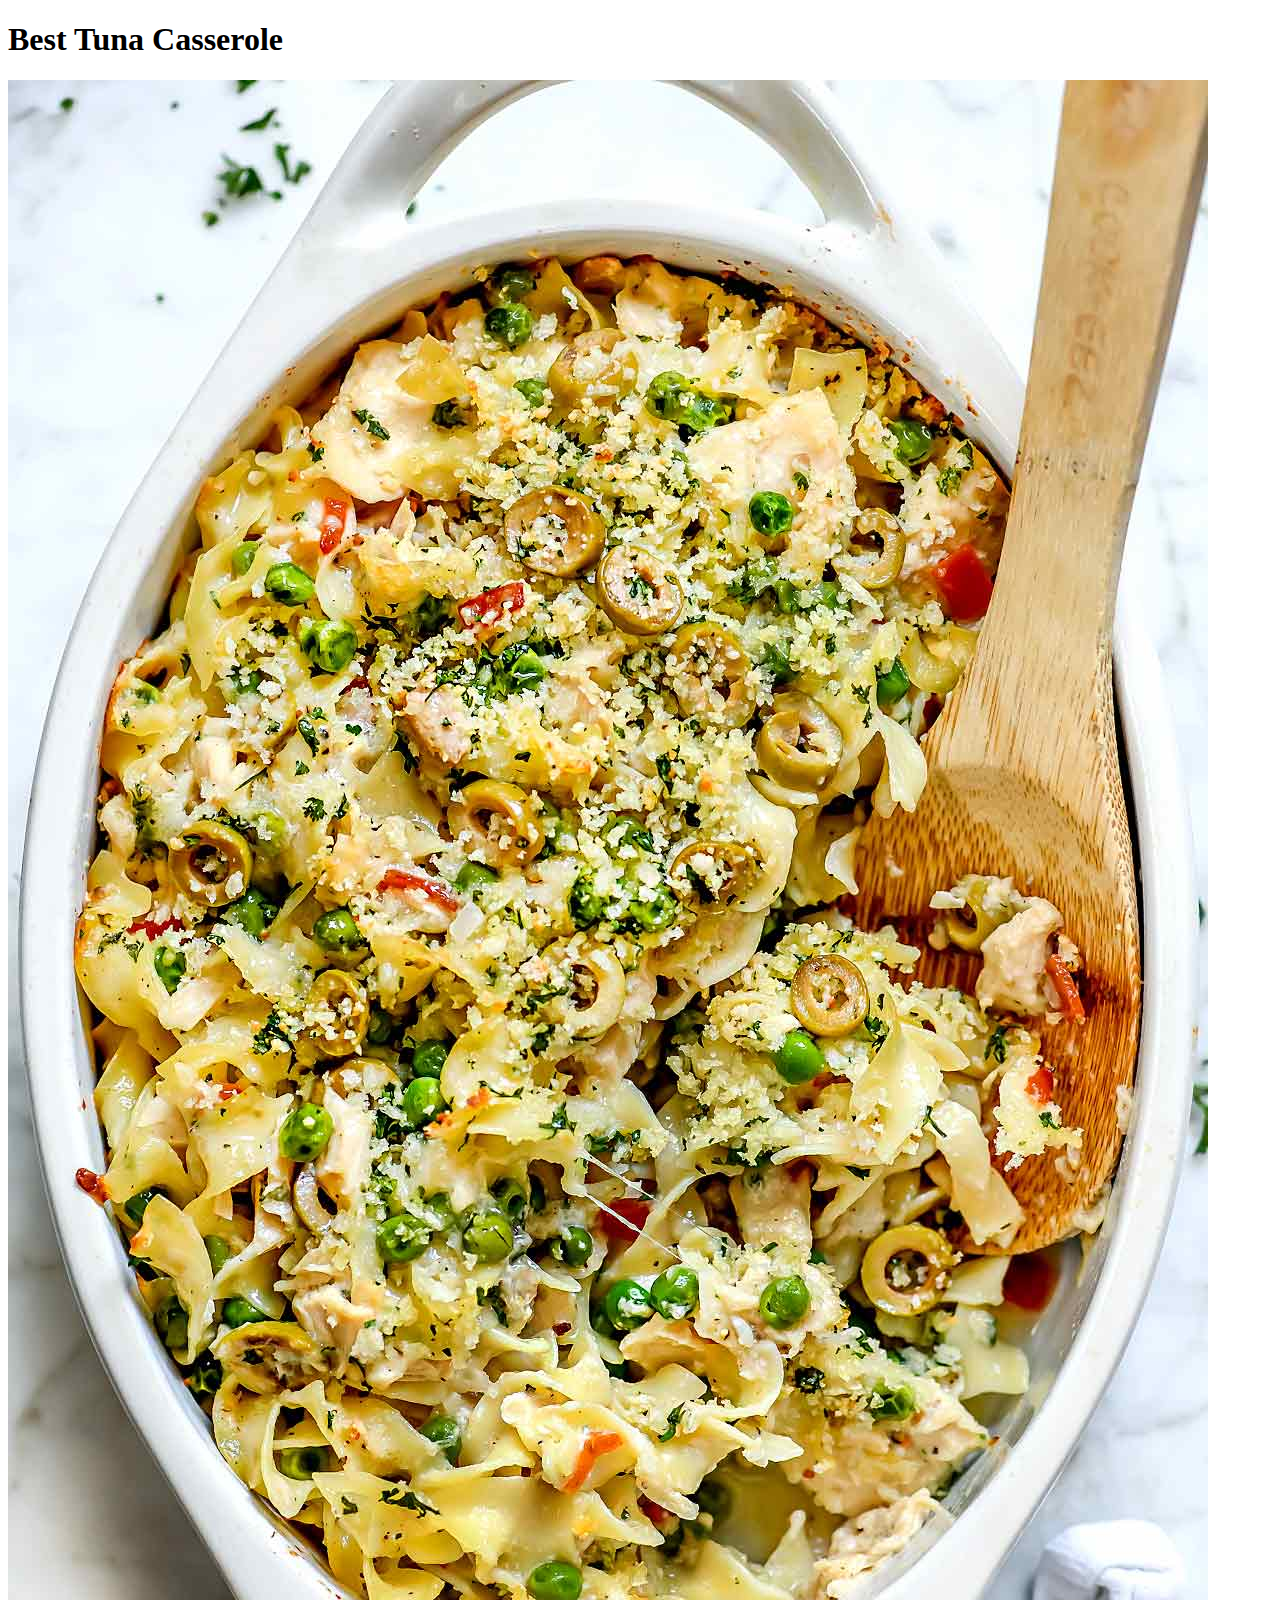
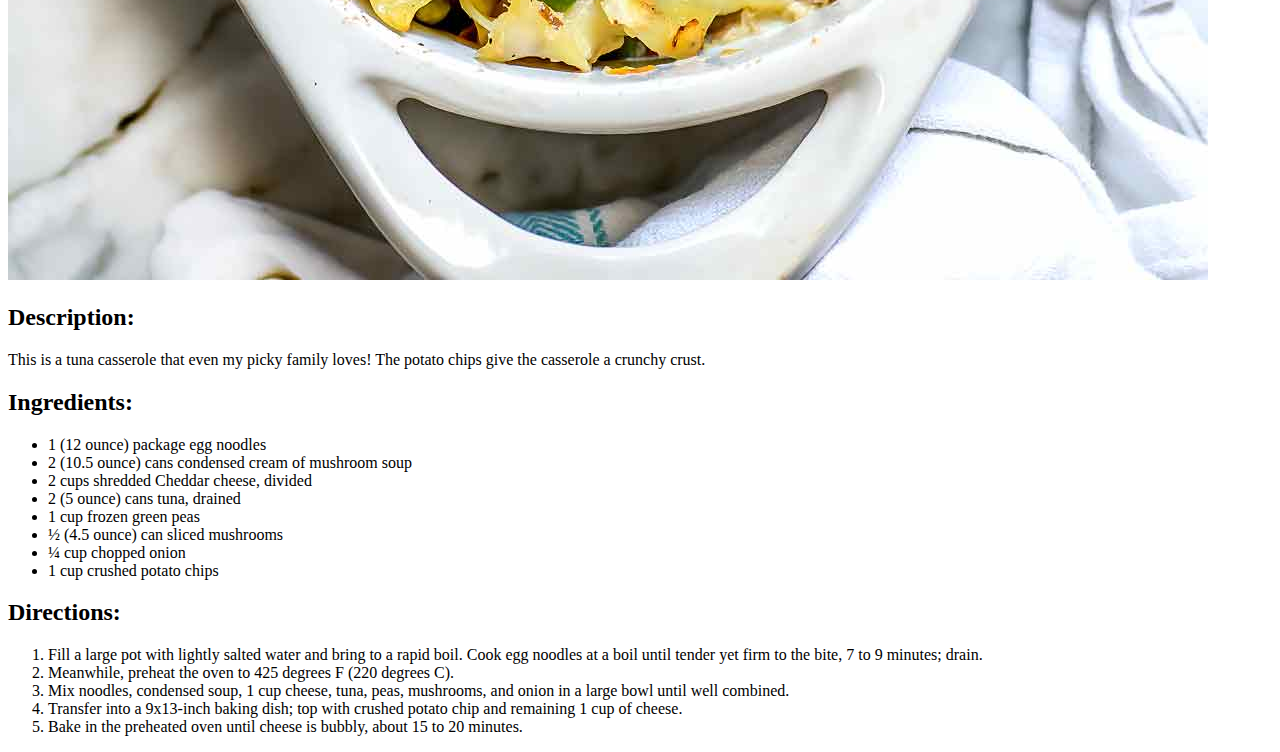
==== recipes/Best-Tuna-Casserole.html @ b10cc5a7 "Added 2 recipe named Bacon-Wrapped-Jalapenos and Best-Tuna-Casserole" ====
<!DOCTYPE html>
<html lang="en">
	<head>
		<meta charset="UTF-8">
		<meta http-equiv="X-UA-Compatible" content="IE=edge">
		<meta name="viewport" content="width=device-width, initial-scale:1.0">
		<title>Best Tuna Casserole</title>
	</head>
	<body>
	 <h1>Best Tuna Casserole</h1>
       <img src="image/Tuna-Noodle-Casserole.jpg">
     <h2>Description:</h2>
       <p>This is a tuna casserole that even my picky 
        family loves! The potato chips give the 
        casserole a crunchy crust.</p>
        
     <h2>Ingredients:</h2>
     <ul>
        <li>1 (12 ounce) package egg noodles</li>
        <li>2 (10.5 ounce) cans condensed cream of mushroom soup</li>
        <li>2 cups shredded Cheddar cheese, divided</li>
        <li>2 (5 ounce) cans tuna, drained</li>
        <li>1 cup frozen green peas</li>
        <li>½ (4.5 ounce) can sliced mushrooms</li>
        <li>¼ cup chopped onion</li>
        <li>1 cup crushed potato chips</li>
     </ul>
     <h2>Directions:</h2>
     <ol>
        <li>Fill a large pot with lightly salted water and bring to a rapid boil. Cook egg noodles at a boil until tender yet firm to the bite, 7 to 9 minutes; drain.</li>
        <li>Meanwhile, preheat the oven to 425 degrees F (220 degrees C).</li>
        <li>Mix noodles, condensed soup, 1 cup cheese, tuna, peas, mushrooms, and onion in a large bowl until well combined.</li>
        <li>Transfer into a 9x13-inch baking dish; top with crushed potato chip and remaining 1 cup of cheese.</li>
        <li>Bake in the preheated oven until cheese is bubbly, about 15 to 20 minutes.</li>
     </ol>
	</body>
</html>
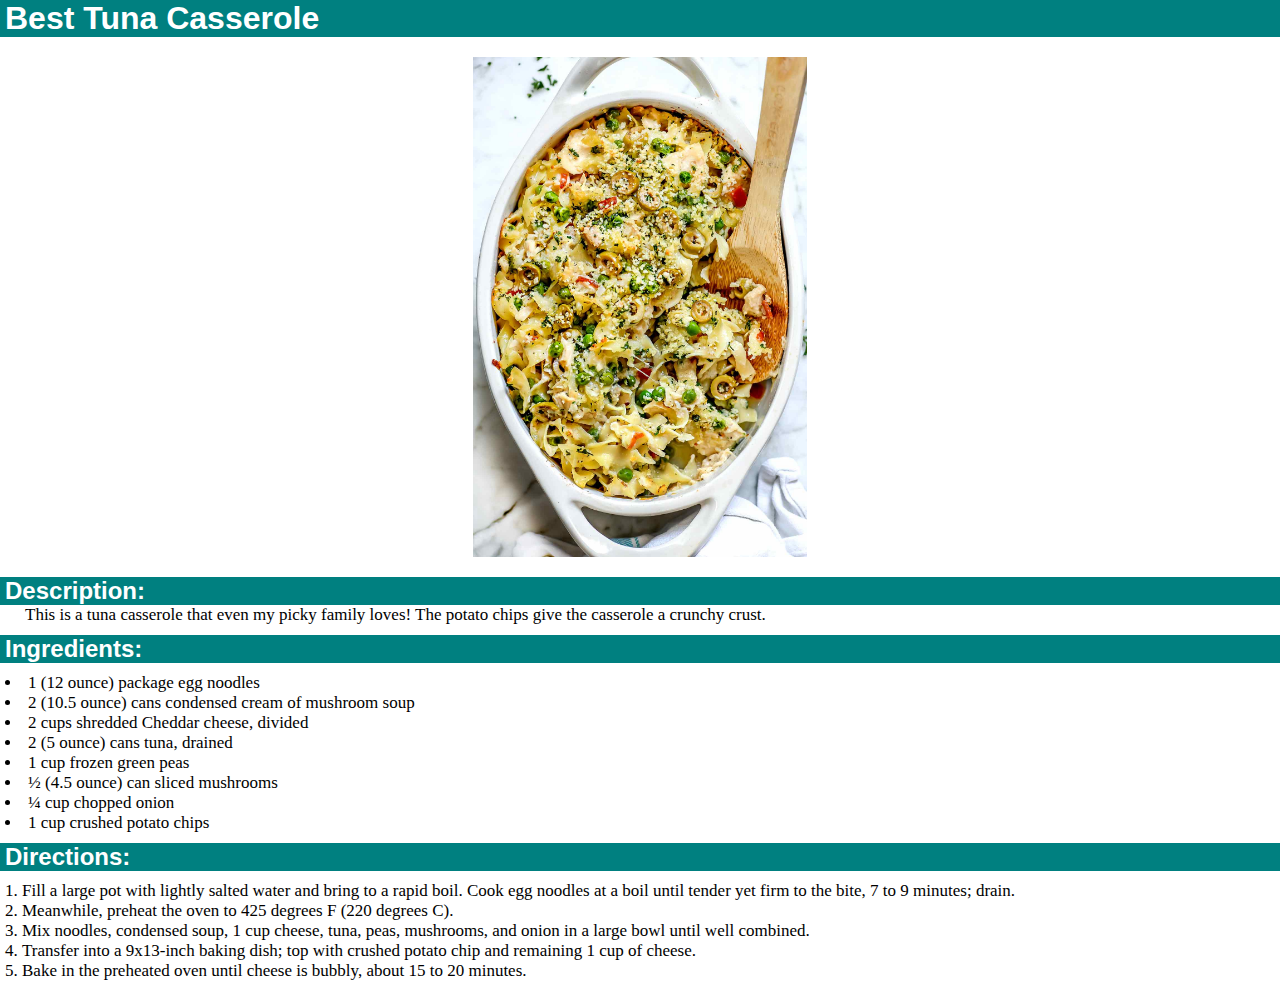
==== commit 5664e09e: "Add css in all Recipes" ====
--- a/recipes/Best-Tuna-Casserole.html
+++ b/recipes/Best-Tuna-Casserole.html
@@ -5,6 +5,7 @@
 		<meta http-equiv="X-UA-Compatible" content="IE=edge">
 		<meta name="viewport" content="width=device-width, initial-scale:1.0">
 		<title>Best Tuna Casserole</title>
+      <link rel="stylesheet" href="style.css">
 	</head>
 	<body>
 	 <h1>Best Tuna Casserole</h1>
--- a/recipes/style.css
+++ b/recipes/style.css
@@ -0,0 +1,45 @@
+*{
+    margin:0;
+    padding:0;
+}
+h1, h2{
+    text-indent:5px;
+    background-color: teal;
+    color:white;
+    font-family: Helvetica;
+}
+h2{
+    margin-top:10px;
+}
+img{
+  display:block;
+  margin-top:20px;
+  height:500px;
+  width:auto;
+  margin-left:auto;
+  margin-right:auto;
+  margin-bottom:20px;
+  
+}
+p{
+    margin-left:5px;
+    text-indent:20px;
+    font-family:Verdana;
+    font-size:17px;
+}
+ul, ol{
+    margin-top:10px;
+    text-indent:10px;
+    font-family:Verdana;
+    font-size:17px;
+}
+li{
+    text-indent:0;
+    list-style-position:inside;
+    margin-left:5px;
+}
+
+#footer{
+    background-color: teal;
+}
+
